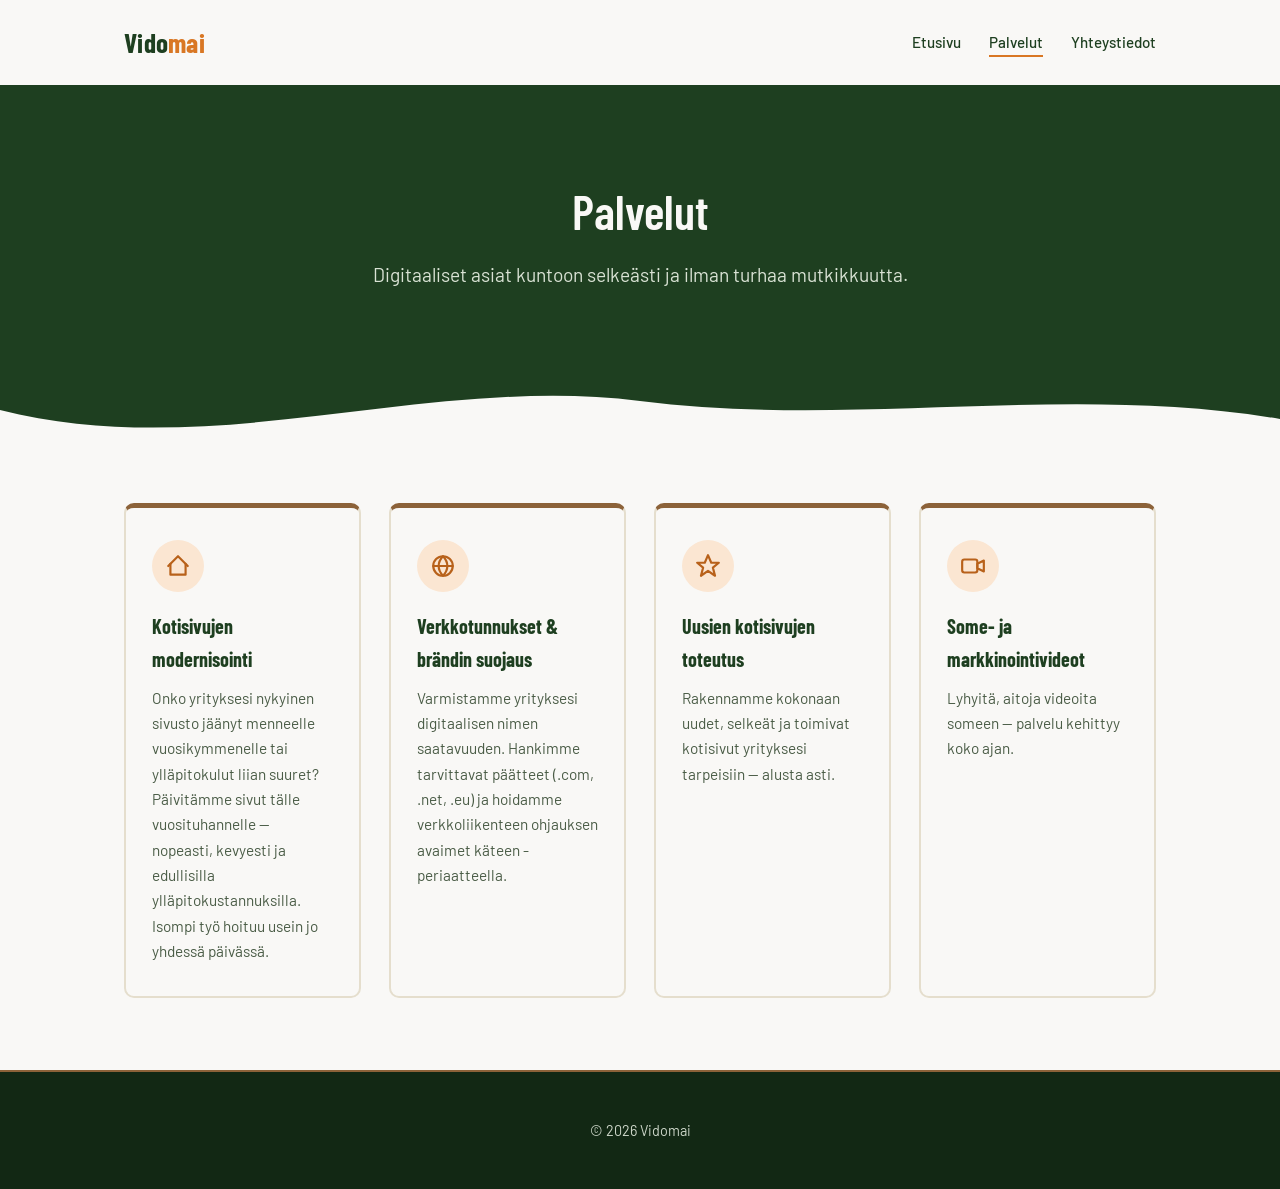
==== palvelut.html @ c8756962 "Alusta Vidomai-kotisivut: etusivu, palvelut- ja yhteystiedot-sivut Luonnonteeman mukainen staattinen" ====
<!DOCTYPE html>
<html lang="fi">
<head>
  <meta charset="UTF-8">
  <meta name="viewport" content="width=device-width, initial-scale=1.0">
  <title>Palvelut — Vidomai</title>
  <meta name="description" content="Vidomain palvelut: kotisivujen modernisointi, verkkotunnukset, uusien sivujen toteutus ja some-videot.">
  <link rel="stylesheet" href="css/style.css">
</head>
<body>

  <header class="site-header">
    <div class="container">
      <a href="index.html" class="logo">Vido<span>mai</span></a>
      <nav class="main-nav" aria-label="Päävalikko">
        <ul>
          <li><a href="index.html">Etusivu</a></li>
          <li><a href="palvelut.html" aria-current="page">Palvelut</a></li>
          <li><a href="yhteystiedot.html">Yhteystiedot</a></li>
        </ul>
      </nav>
    </div>
  </header>

  <main>

    <section class="hero">
      <div class="container">
        <h1>Palvelut</h1>
        <p>
          Digitaaliset asiat kuntoon selkeästi ja ilman turhaa mutkikkuutta.
        </p>
      </div>
      <div class="wave-bottom" aria-hidden="true">
        <svg viewBox="0 0 1440 100" preserveAspectRatio="none">
          <path d="M0,40 C240,100 480,0 720,30 C960,60 1200,10 1440,50 L1440,100 L0,100 Z" fill="#f9f8f6"/>
        </svg>
      </div>
    </section>

    <section class="services">
      <div class="container">
        <div class="service-grid">
          <div class="service-card">
            <div class="service-icon">
              <svg viewBox="0 0 24 24" fill="none" stroke-width="2" stroke-linecap="round" stroke-linejoin="round"><path d="M3 12l9-9 9 9"/><path d="M5 10v10h14V10"/></svg>
            </div>
            <h3>Kotisivujen modernisointi</h3>
            <p>
              Onko yrityksesi nykyinen sivusto jäänyt menneelle vuosikymmenelle
              tai ylläpitokulut liian suuret? Päivitämme sivut tälle
              vuosituhannelle — nopeasti, kevyesti ja edullisilla
              ylläpitokustannuksilla. Isompi työ hoituu usein jo yhdessä
              päivässä.
            </p>
          </div>
          <div class="service-card">
            <div class="service-icon">
              <svg viewBox="0 0 24 24" fill="none" stroke-width="2" stroke-linecap="round" stroke-linejoin="round"><circle cx="12" cy="12" r="9"/><path d="M3 12h18M12 3c2.5 2.6 4 6 4 9s-1.5 6.4-4 9c-2.5-2.6-4-6-4-9s1.5-6.4 4-9z"/></svg>
            </div>
            <h3>Verkkotunnukset &amp; brändin suojaus</h3>
            <p>
              Varmistamme yrityksesi digitaalisen nimen saatavuuden. Hankimme
              tarvittavat päätteet (.com, .net, .eu) ja hoidamme
              verkkoliikenteen ohjauksen avaimet käteen -periaatteella.
            </p>
          </div>
          <div class="service-card">
            <div class="service-icon">
              <svg viewBox="0 0 24 24" fill="none" stroke-width="2" stroke-linecap="round" stroke-linejoin="round"><path d="M12 2l3 7h7l-5.5 4.5L18.5 21 12 16.5 5.5 21l2-7.5L2 9h7z"/></svg>
            </div>
            <h3>Uusien kotisivujen toteutus</h3>
            <p>
              Rakennamme kokonaan uudet, selkeät ja toimivat kotisivut
              yrityksesi tarpeisiin — alusta asti.
            </p>
          </div>
          <div class="service-card">
            <div class="service-icon">
              <svg viewBox="0 0 24 24" fill="none" stroke-width="2" stroke-linecap="round" stroke-linejoin="round"><rect x="2" y="6" width="14" height="12" rx="2"/><path d="M16 10l6-3v10l-6-3z"/></svg>
            </div>
            <h3>Some- ja markkinointivideot</h3>
            <p>
              Lyhyitä, aitoja videoita someen — palvelu kehittyy koko ajan.
            </p>
          </div>
        </div>
      </div>
    </section>

  </main>

  <footer class="site-footer">
    <div class="container">
      <p>&copy; <span id="year"></span> Vidomai</p>
    </div>
  </footer>

  <script>
    document.getElementById('year').textContent = new Date().getFullYear();
  </script>

</body>
</html>
---- css/style.css ----
/* Vidomai.fi — tyylit v2
   Ilme: metsänvihreä, puunruskea, ruskan oranssi, luonnonvalkoinen — rohkea, näkyvä luontoteema */

/* ── FONTIT – Paikalliset (samat kuin promego.fi, ei verkkoyhteyttä tarvita) ── */
@font-face {
  font-display: swap;
  font-family: 'Barlow';
  font-style: normal;
  font-weight: 300;
  src: url('../fonts/barlow-v13-latin-300.woff2') format('woff2');
}
@font-face {
  font-display: swap;
  font-family: 'Barlow';
  font-style: normal;
  font-weight: 400;
  src: url('../fonts/barlow-v13-latin-regular.woff2') format('woff2');
}
@font-face {
  font-display: swap;
  font-family: 'Barlow';
  font-style: normal;
  font-weight: 500;
  src: url('../fonts/barlow-v13-latin-500.woff2') format('woff2');
}
@font-face {
  font-display: swap;
  font-family: 'Barlow';
  font-style: normal;
  font-weight: 600;
  src: url('../fonts/barlow-v13-latin-600.woff2') format('woff2');
}
@font-face {
  font-display: swap;
  font-family: 'Barlow Condensed';
  font-style: normal;
  font-weight: 400;
  src: url('../fonts/barlow-condensed-v13-latin-regular.woff2') format('woff2');
}
@font-face {
  font-display: swap;
  font-family: 'Barlow Condensed';
  font-style: normal;
  font-weight: 600;
  src: url('../fonts/barlow-condensed-v13-latin-600.woff2') format('woff2');
}
@font-face {
  font-display: swap;
  font-family: 'Barlow Condensed';
  font-style: normal;
  font-weight: 700;
  src: url('../fonts/barlow-condensed-v13-latin-700.woff2') format('woff2');
}
@font-face {
  font-display: swap;
  font-family: 'Barlow Condensed';
  font-style: normal;
  font-weight: 800;
  src: url('../fonts/barlow-condensed-v13-latin-800.woff2') format('woff2');
}

:root {
  --forest: #1e3f20;
  --forest-dark: #122814;
  --wood: #8c6239;
  --wood-dark: #6e4d2c;
  --autumn: #d97724;
  --autumn-dark: #b8611a;
  --natural-white: #f9f8f6;

  --text-on-light: #1e3f20;
  --text-muted-on-light: #4a5c46;

  --font-heading: "Barlow Condensed", "Arial Narrow", Arial, sans-serif;
  --font-body: "Barlow", -apple-system, BlinkMacSystemFont, "Segoe UI", Helvetica, Arial, sans-serif;

  --max-width: 1080px;
}

* {
  box-sizing: border-box;
}

html {
  scroll-behavior: smooth;
}

body {
  margin: 0;
  background: var(--natural-white);
  color: var(--text-on-light);
  font-family: var(--font-body);
  line-height: 1.65;
}

img {
  max-width: 100%;
  display: block;
}

a {
  color: inherit;
}

.container {
  max-width: var(--max-width);
  margin: 0 auto;
  padding: 0 24px;
}

/* Header */
.site-header {
  background: var(--natural-white);
  border-bottom: 3px solid var(--forest);
}

.site-header .container {
  display: flex;
  align-items: center;
  justify-content: space-between;
  flex-wrap: wrap;
  gap: 12px;
  padding-top: 20px;
  padding-bottom: 20px;
}

.logo {
  font-family: var(--font-heading);
  font-size: 1.7rem;
  font-weight: 700;
  color: var(--forest);
  text-decoration: none;
  letter-spacing: 0.01em;
}

.logo span {
  color: var(--autumn);
}

.main-nav ul {
  list-style: none;
  display: flex;
  flex-wrap: wrap;
  gap: 28px;
  margin: 0;
  padding: 0;
}

.main-nav a {
  text-decoration: none;
  color: var(--forest);
  font-weight: 500;
  font-size: 0.95rem;
  padding-bottom: 4px;
  border-bottom: 2px solid transparent;
}

.main-nav a:hover,
.main-nav a[aria-current="page"] {
  border-bottom-color: var(--autumn);
}

/* Hero */
.hero {
  position: relative;
  background: var(--forest);
  color: var(--natural-white);
  padding: 96px 0 140px;
  text-align: center;
  overflow: hidden;
}

.hero h1 {
  font-family: var(--font-heading);
  font-size: 3rem;
  line-height: 1.15;
  margin: 0 0 20px;
  font-weight: 600;
}

.hero h1 em {
  font-style: normal;
  color: var(--autumn);
}

.hero p {
  color: #d9e2d4;
  font-size: 1.2rem;
  max-width: 600px;
  margin: 0 auto 32px;
}

.wave-bottom {
  position: absolute;
  bottom: -1px;
  left: 0;
  width: 100%;
  line-height: 0;
}

.wave-bottom svg {
  width: 100%;
  height: 90px;
  display: block;
}

/* Buttons */
.button {
  display: inline-block;
  padding: 14px 32px;
  background: var(--autumn);
  color: var(--forest-dark);
  text-decoration: none;
  border-radius: 999px;
  font-size: 1.05rem;
  font-weight: 700;
  transition: background 0.2s ease, transform 0.2s ease;
}

.button:hover {
  background: var(--autumn-dark);
  transform: translateY(-2px);
}

.button-outline {
  display: inline-block;
  padding: 13px 30px;
  border: 2px solid var(--forest);
  color: var(--forest);
  text-decoration: none;
  border-radius: 999px;
  font-size: 1.05rem;
  font-weight: 600;
}

.button-outline:hover {
  background: var(--forest);
  color: var(--natural-white);
}

/* Sections */
section {
  padding: 72px 0;
}

section.services {
  background: var(--natural-white);
  padding-top: 40px;
}

.eyebrow {
  display: block;
  text-align: center;
  color: var(--wood);
  font-weight: 700;
  letter-spacing: 0.14em;
  text-transform: uppercase;
  font-size: 0.8rem;
  margin-bottom: 10px;
}

h2 {
  font-family: var(--font-heading);
  font-size: 2.1rem;
  margin: 0 0 40px;
  text-align: center;
  color: var(--forest);
}

/* Service cards */
.service-grid {
  display: grid;
  grid-template-columns: repeat(auto-fit, minmax(230px, 1fr));
  gap: 28px;
}

.service-card {
  background: var(--natural-white);
  border: 2px solid #e5decd;
  border-top: 5px solid var(--wood);
  border-radius: 10px;
  padding: 32px 26px;
}

.service-icon {
  width: 52px;
  height: 52px;
  border-radius: 50%;
  background: #fbe6d2;
  display: flex;
  align-items: center;
  justify-content: center;
  margin-bottom: 18px;
}

.service-icon svg {
  width: 26px;
  height: 26px;
  stroke: var(--autumn-dark);
}

.service-card h3 {
  font-family: var(--font-heading);
  font-size: 1.25rem;
  margin: 0 0 10px;
  color: var(--forest);
}

.service-card p {
  color: var(--text-muted-on-light);
  margin: 0;
  font-size: 0.96rem;
}

/* Feature rows (etusivun palveluesittely, teksti + kuva vuorotellen) */
.feature-row {
  display: flex;
  align-items: center;
  gap: 56px;
  padding: 56px 0;
  border-bottom: 1px solid #e5decd;
}

.feature-row:last-child {
  border-bottom: none;
}

.feature-row.reverse {
  flex-direction: row-reverse;
}

.feature-text,
.feature-media {
  flex: 1 1 0;
  min-width: 0;
}

.feature-text .eyebrow {
  text-align: left;
  margin-bottom: 8px;
}

.feature-text h3 {
  font-family: var(--font-heading);
  font-size: 1.9rem;
  color: var(--forest);
  margin: 0 0 14px;
}

.feature-text p {
  color: var(--text-muted-on-light);
  font-size: 1.02rem;
  margin: 0 0 18px;
}

.feature-text .link-arrow {
  display: inline-block;
  color: var(--wood-dark);
  font-weight: 600;
  text-decoration: none;
  border-bottom: 2px solid var(--autumn);
  padding-bottom: 2px;
}

.feature-text .link-arrow:hover {
  color: var(--autumn-dark);
}

/* Placeholder-kuvat: korvataan oikeilla valokuvilla/videoilla kun materiaalia on.
   Padding jättää gradientin näkyviin kehykseksi kuvan ympärille, kuva ei täytä koko laatikkoa. */
.media-placeholder {
  aspect-ratio: 4 / 3;
  border-radius: 16px;
  background: linear-gradient(155deg, var(--forest) 0%, var(--wood) 100%);
  padding: 16px;
  display: flex;
  align-items: center;
  justify-content: center;
}

.media-placeholder svg {
  width: 34%;
  height: 34%;
  stroke: var(--natural-white);
  opacity: 0.85;
}

.media-placeholder img {
  width: 100%;
  height: 100%;
  object-fit: cover;
  border-radius: 8px;
  display: block;
}

/* Video-osio */
.video-showcase-row .feature-text {
  flex-basis: 100%;
  text-align: center;
}

.video-showcase-row .feature-text p {
  max-width: 520px;
  margin-left: auto;
  margin-right: auto;
}

.video-grid {
  display: grid;
  grid-template-columns: repeat(3, 1fr);
  gap: 20px;
  max-width: 640px;
  margin: 32px auto 0;
}

.video-tile {
  position: relative;
  aspect-ratio: 9 / 16;
  border-radius: 12px;
  background: linear-gradient(165deg, var(--wood) 0%, var(--forest) 100%);
  padding: 10px;
}

.video-tile img,
.video-tile video {
  width: 100%;
  height: 100%;
  object-fit: cover;
  border-radius: 6px;
  display: block;
}

.video-tile .play-icon {
  position: absolute;
  top: 50%;
  left: 50%;
  transform: translate(-50%, -50%);
  width: 44px;
  height: 44px;
  border-radius: 50%;
  background: var(--natural-white);
  display: flex;
  align-items: center;
  justify-content: center;
}

.video-tile .play-icon svg {
  width: 16px;
  height: 16px;
  fill: var(--autumn-dark);
  margin-left: 2px;
}

@media (max-width: 700px) {
  .feature-row,
  .feature-row.reverse {
    flex-direction: column;
    gap: 24px;
    padding: 40px 0;
  }

  .feature-media {
    width: 100%;
  }
}

/* Contact */
.contact-section {
  text-align: center;
}

.contact-list {
  list-style: none;
  padding: 0;
  margin: 0 0 36px;
  display: flex;
  flex-direction: column;
  gap: 14px;
  font-size: 1.15rem;
}

.contact-list a {
  color: var(--forest);
  font-weight: 600;
  text-decoration: underline;
  text-decoration-color: var(--autumn);
  text-underline-offset: 4px;
}

/* Quote / why section */
.quote-section {
  background: var(--wood);
  color: var(--natural-white);
  position: relative;
}

.quote-section h2 {
  color: var(--natural-white);
  margin-bottom: 24px;
}

.quote-section blockquote {
  max-width: 680px;
  margin: 0 auto;
  text-align: center;
  font-family: var(--font-heading);
  font-size: 1.4rem;
  line-height: 1.5;
  font-weight: 600;
}

.quote-mark {
  font-family: var(--font-heading);
  font-size: 4rem;
  color: var(--autumn);
  display: block;
  line-height: 1;
  margin-bottom: 8px;
}

/* Values */
.values-section {
  background: var(--forest-dark);
  color: var(--natural-white);
}

.values-list {
  display: flex;
  justify-content: center;
  gap: 0;
  flex-wrap: wrap;
  list-style: none;
  padding: 0;
  margin: 0;
  text-align: center;
}

.values-list li {
  font-family: var(--font-heading);
  font-size: 1.4rem;
  font-weight: 600;
  padding: 0 32px;
  border-right: 2px solid var(--autumn);
}

.values-list li:last-child {
  border-right: none;
}

/* Footer */
.site-footer {
  background: var(--forest-dark);
  border-top: 2px solid var(--wood);
  padding: 32px 0;
  text-align: center;
  color: #cdd6c9;
  font-size: 0.9rem;
}

.site-footer a {
  color: var(--autumn);
  text-decoration: none;
}

@media (max-width: 700px) {
  .hero {
    padding: 72px 0 110px;
  }

  .hero h1 {
    font-size: 2.1rem;
  }

  .main-nav ul {
    gap: 16px;
  }

  .values-list li {
    border-right: none;
    padding: 6px 20px;
  }
}
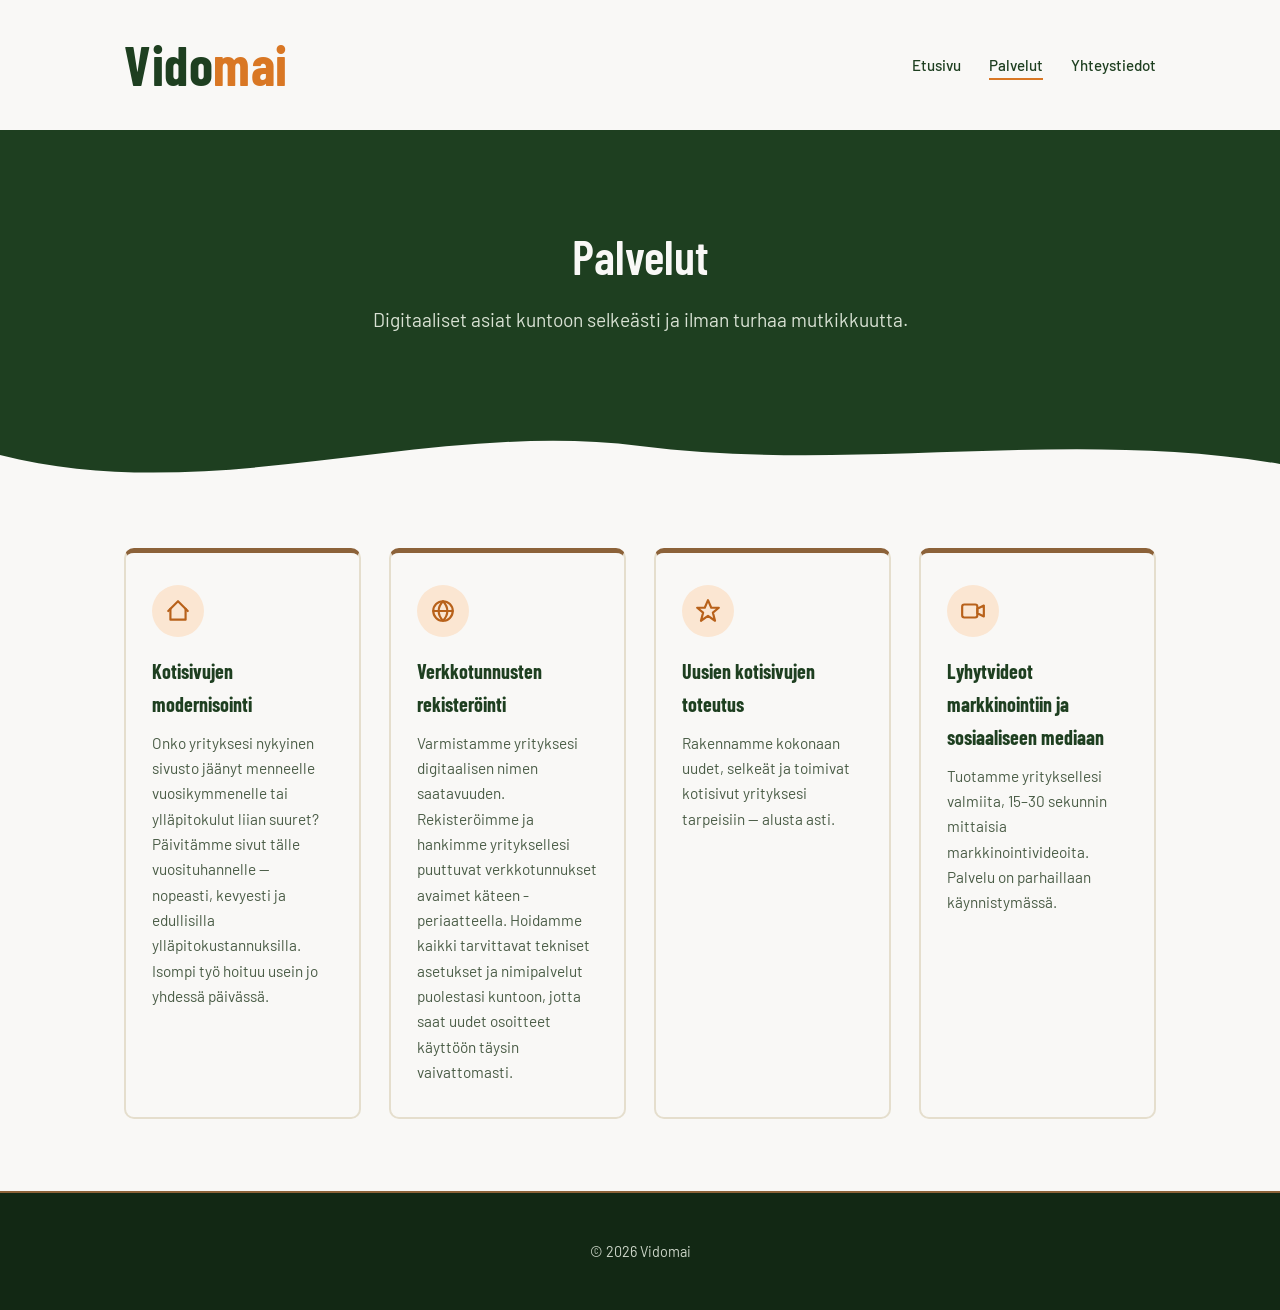
==== commit 87dfce0c: "Synkronoi palvelut-sivun tekstit vastaamaan etusivun päivityksiä Co-Authored-By: Claude Sonnet 5 <no" ====
--- a/palvelut.html
+++ b/palvelut.html
@@ -58,11 +58,14 @@
             <div class="service-icon">
               <svg viewBox="0 0 24 24" fill="none" stroke-width="2" stroke-linecap="round" stroke-linejoin="round"><circle cx="12" cy="12" r="9"/><path d="M3 12h18M12 3c2.5 2.6 4 6 4 9s-1.5 6.4-4 9c-2.5-2.6-4-6-4-9s1.5-6.4 4-9z"/></svg>
             </div>
-            <h3>Verkkotunnukset &amp; brändin suojaus</h3>
+            <h3>Verkkotunnusten rekisteröinti</h3>
             <p>
-              Varmistamme yrityksesi digitaalisen nimen saatavuuden. Hankimme
-              tarvittavat päätteet (.com, .net, .eu) ja hoidamme
-              verkkoliikenteen ohjauksen avaimet käteen -periaatteella.
+              Varmistamme yrityksesi digitaalisen nimen saatavuuden.
+              Rekisteröimme ja hankimme yrityksellesi puuttuvat
+              verkkotunnukset avaimet käteen -periaatteella. Hoidamme kaikki
+              tarvittavat tekniset asetukset ja nimipalvelut puolestasi
+              kuntoon, jotta saat uudet osoitteet käyttöön täysin
+              vaivattomasti.
             </p>
           </div>
           <div class="service-card">
@@ -79,9 +82,10 @@
             <div class="service-icon">
               <svg viewBox="0 0 24 24" fill="none" stroke-width="2" stroke-linecap="round" stroke-linejoin="round"><rect x="2" y="6" width="14" height="12" rx="2"/><path d="M16 10l6-3v10l-6-3z"/></svg>
             </div>
-            <h3>Some- ja markkinointivideot</h3>
+            <h3>Lyhytvideot markkinointiin ja sosiaaliseen mediaan</h3>
             <p>
-              Lyhyitä, aitoja videoita someen — palvelu kehittyy koko ajan.
+              Tuotamme yrityksellesi valmiita, 15–30 sekunnin mittaisia
+              markkinointivideoita. Palvelu on parhaillaan käynnistymässä.
             </p>
           </div>
         </div>
--- a/css/style.css
+++ b/css/style.css
@@ -126,7 +126,7 @@
 
 .logo {
   font-family: var(--font-heading);
-  font-size: 1.7rem;
+  font-size: 3.4rem;
   font-weight: 700;
   color: var(--forest);
   text-decoration: none;
@@ -419,6 +419,22 @@
   border-radius: 12px;
   background: linear-gradient(165deg, var(--wood) 0%, var(--forest) 100%);
   padding: 10px;
+  overflow: hidden;
+}
+
+.video-tile .tile-watermark {
+  position: absolute;
+  top: 50%;
+  left: 50%;
+  transform: translate(-50%, -50%) rotate(-52deg);
+  color: rgba(249, 248, 246, 0.7);
+  font-family: var(--font-heading);
+  font-weight: 800;
+  font-size: 2.25rem;
+  text-transform: uppercase;
+  letter-spacing: 0.04em;
+  white-space: nowrap;
+  pointer-events: none;
 }
 
 .video-tile img,
@@ -464,27 +480,197 @@
   }
 }
 
-/* Contact */
-.contact-section {
-  text-align: center;
-}
-
-.contact-list {
-  list-style: none;
-  padding: 0;
-  margin: 0 0 36px;
+/* Yhteydenottolomake */
+.contact-layout {
+  display: grid;
+  grid-template-columns: 1.3fr 1fr;
+  gap: 48px;
+  align-items: start;
+}
+
+.form-section h2 {
+  text-align: left;
+  margin-bottom: 8px;
+}
+
+.form-section .intro {
+  color: var(--text-muted-on-light);
+  margin: 0 0 28px;
+}
+
+.form-grid {
+  display: grid;
+  grid-template-columns: 1fr 1fr;
+  gap: 20px;
+}
+
+.form-group.full {
+  grid-column: 1 / -1;
+}
+
+.form-group label {
+  display: block;
+  font-weight: 600;
+  font-size: 0.9rem;
+  color: var(--forest);
+  margin-bottom: 6px;
+}
+
+.form-group input,
+.form-group textarea {
+  width: 100%;
+  padding: 12px 14px;
+  border: 2px solid #e5decd;
+  border-radius: 8px;
+  font-family: var(--font-body);
+  font-size: 1rem;
+  color: var(--text-on-light);
+  background: var(--natural-white);
+}
+
+.form-group input:focus,
+.form-group textarea:focus {
+  outline: none;
+  border-color: var(--autumn);
+}
+
+.form-group textarea {
+  min-height: 140px;
+  resize: vertical;
+}
+
+.form-submit {
+  grid-column: 1 / -1;
+}
+
+.btn-submit {
+  display: inline-block;
+  padding: 14px 32px;
+  background: var(--autumn);
+  color: var(--forest-dark);
+  border: none;
+  border-radius: 999px;
+  font-size: 1.05rem;
+  font-weight: 700;
+  font-family: var(--font-body);
+  cursor: pointer;
+  transition: background 0.2s ease, transform 0.2s ease;
+}
+
+.btn-submit:hover:not(:disabled) {
+  background: var(--autumn-dark);
+  transform: translateY(-2px);
+}
+
+.btn-submit:disabled {
+  opacity: 0.6;
+  cursor: not-allowed;
+}
+
+.form-note {
+  font-size: 0.8rem;
+  color: var(--text-muted-on-light);
+  margin: 10px 0 0;
+}
+
+.success-msg {
+  display: none;
+  grid-column: 1 / -1;
+  background: #eaf1e6;
+  border: 1px solid var(--forest);
+  color: var(--forest-dark);
+  padding: 14px 18px;
+  border-radius: 8px;
+  font-weight: 600;
+}
+
+/* Yhteystietokortti */
+.contact-card {
+  border: 2px solid #e5decd;
+  border-radius: 14px;
+  overflow: hidden;
+  background: var(--natural-white);
+}
+
+.contact-card-header {
+  background: var(--forest);
+  color: var(--natural-white);
+  padding: 24px;
+}
+
+.contact-card-header h3 {
+  font-family: var(--font-heading);
+  font-size: 1.3rem;
+  margin: 0 0 6px;
+}
+
+.contact-card-header p {
+  margin: 0;
+  font-size: 0.85rem;
+  color: #d9e2d4;
+}
+
+.contact-card-body {
+  padding: 24px;
+}
+
+.contact-card-body .company-name {
+  font-family: var(--font-heading);
+  font-size: 1.2rem;
+  color: var(--forest);
+  margin-bottom: 18px;
+}
+
+.contact-items {
   display: flex;
   flex-direction: column;
-  gap: 14px;
-  font-size: 1.15rem;
-}
-
-.contact-list a {
+  gap: 16px;
+}
+
+.contact-item span {
+  display: block;
+  font-size: 0.72rem;
+  text-transform: uppercase;
+  letter-spacing: 0.06em;
+  color: var(--wood);
+  font-weight: 700;
+  margin-bottom: 2px;
+}
+
+.contact-item p {
+  margin: 0;
+  color: var(--text-on-light);
+  font-weight: 600;
+}
+
+.contact-item a {
   color: var(--forest);
   font-weight: 600;
   text-decoration: underline;
   text-decoration-color: var(--autumn);
-  text-underline-offset: 4px;
+  text-underline-offset: 3px;
+}
+
+.contact-card-footer {
+  padding: 16px 24px;
+  border-top: 1px solid #e5decd;
+  background: #f4f0e8;
+  font-size: 0.85rem;
+  color: var(--text-muted-on-light);
+}
+
+@media (max-width: 700px) {
+  .contact-layout {
+    grid-template-columns: 1fr;
+  }
+
+  .form-grid {
+    grid-template-columns: 1fr;
+  }
+
+  .form-group.full {
+    grid-column: auto;
+  }
 }
 
 /* Quote / why section */
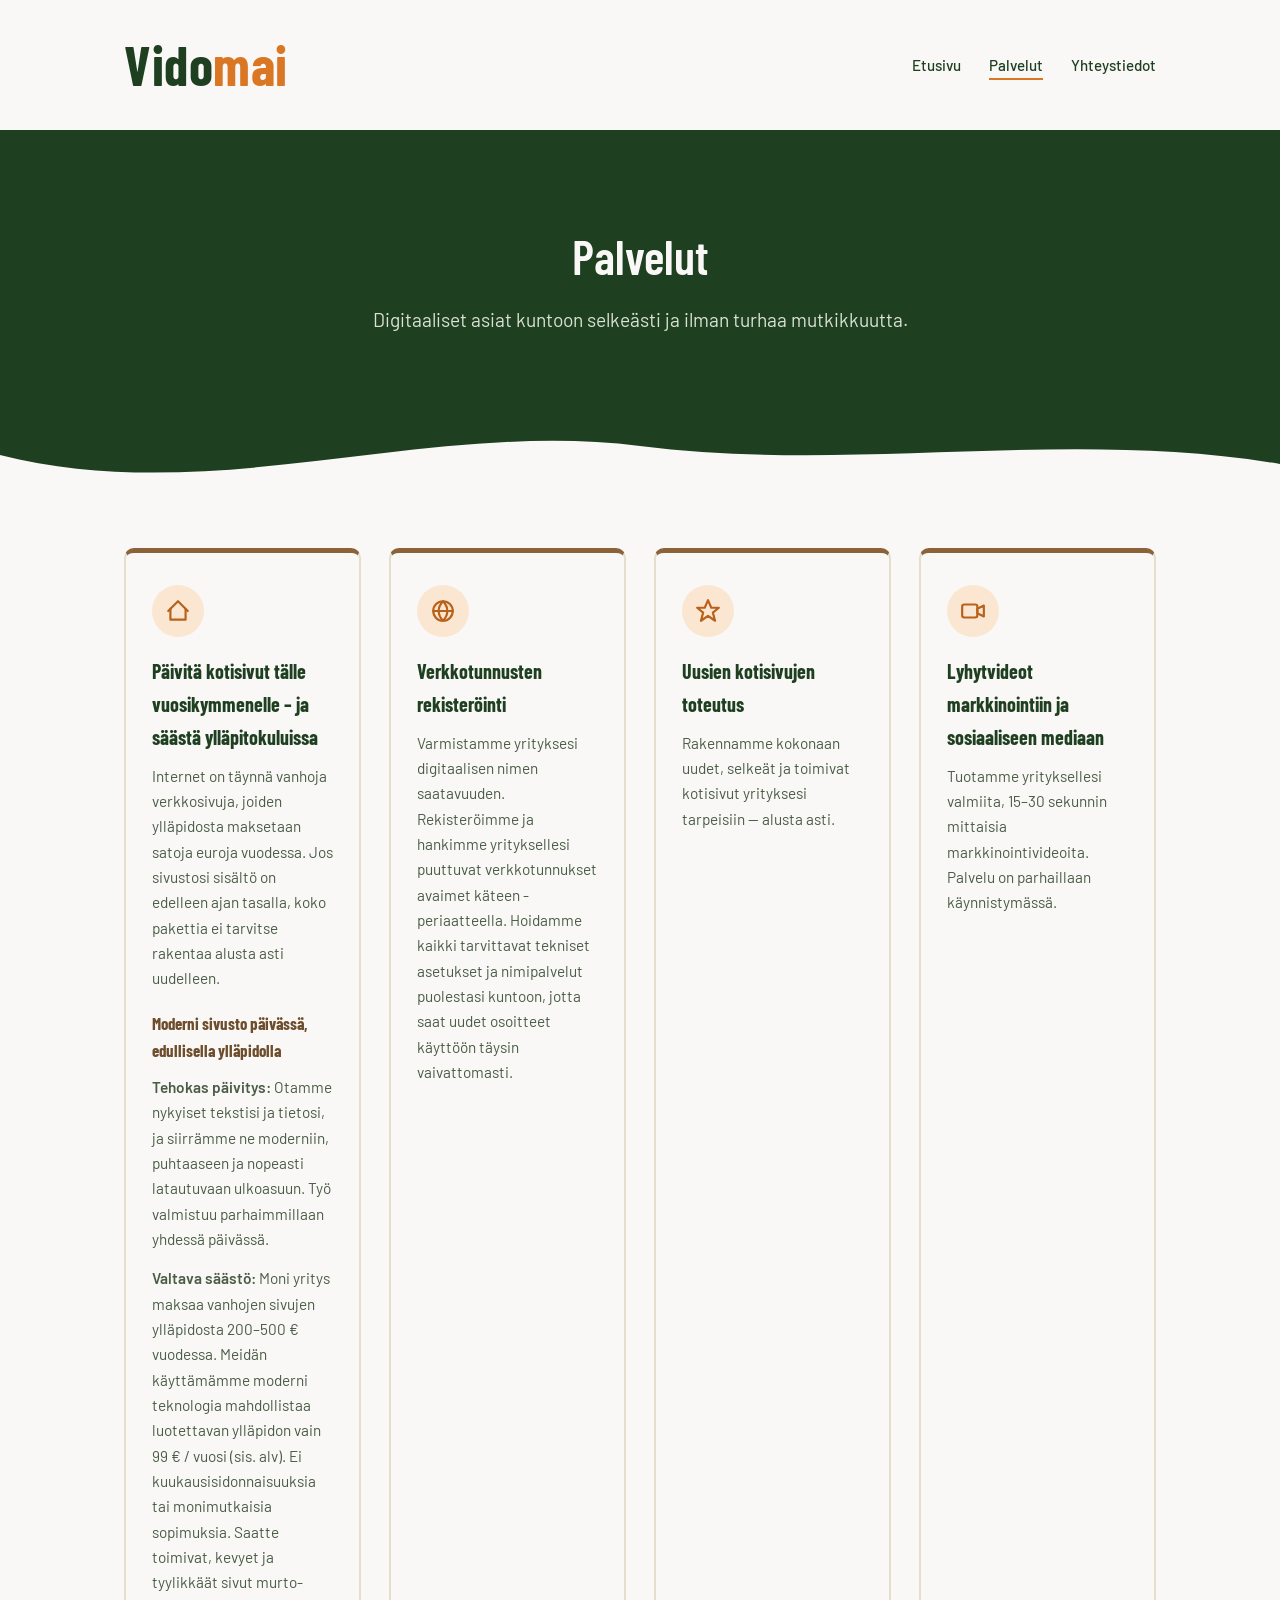
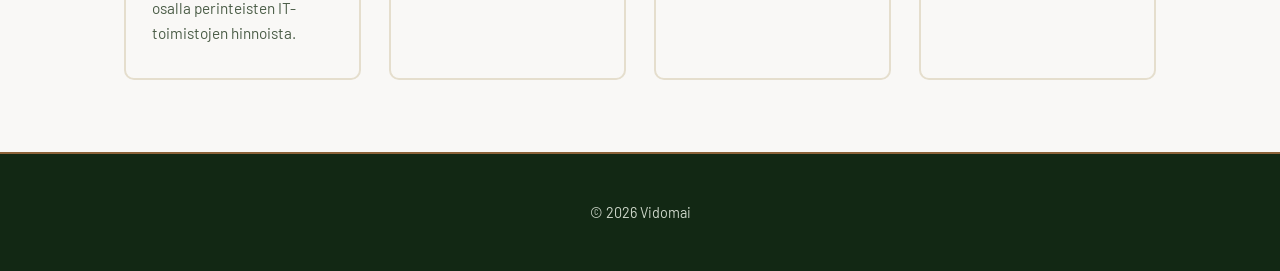
==== commit bd06e189: "Laajenna kotisivujen modernisointi -kortin tekstiä palvelut-sivulla Co-Authored-By: Claude Sonnet 5 " ====
--- a/palvelut.html
+++ b/palvelut.html
@@ -45,13 +45,27 @@
             <div class="service-icon">
               <svg viewBox="0 0 24 24" fill="none" stroke-width="2" stroke-linecap="round" stroke-linejoin="round"><path d="M3 12l9-9 9 9"/><path d="M5 10v10h14V10"/></svg>
             </div>
-            <h3>Kotisivujen modernisointi</h3>
+            <h3>Päivitä kotisivut tälle vuosikymmenelle – ja säästä ylläpitokuluissa</h3>
             <p>
-              Onko yrityksesi nykyinen sivusto jäänyt menneelle vuosikymmenelle
-              tai ylläpitokulut liian suuret? Päivitämme sivut tälle
-              vuosituhannelle — nopeasti, kevyesti ja edullisilla
-              ylläpitokustannuksilla. Isompi työ hoituu usein jo yhdessä
+              Internet on täynnä vanhoja verkkosivuja, joiden ylläpidosta
+              maksetaan satoja euroja vuodessa. Jos sivustosi sisältö on
+              edelleen ajan tasalla, koko pakettia ei tarvitse rakentaa
+              alusta asti uudelleen.
+            </p>
+            <h4>Moderni sivusto päivässä, edullisella ylläpidolla</h4>
+            <p>
+              <strong>Tehokas päivitys:</strong> Otamme nykyiset tekstisi ja
+              tietosi, ja siirrämme ne moderniin, puhtaaseen ja nopeasti
+              latautuvaan ulkoasuun. Työ valmistuu parhaimmillaan yhdessä
               päivässä.
+            </p>
+            <p>
+              <strong>Valtava säästö:</strong> Moni yritys maksaa vanhojen
+              sivujen ylläpidosta 200–500 € vuodessa. Meidän käyttämämme
+              moderni teknologia mahdollistaa luotettavan ylläpidon vain
+              99 € / vuosi (sis. alv). Ei kuukausisidonnaisuuksia tai
+              monimutkaisia sopimuksia. Saatte toimivat, kevyet ja tyylikkäät
+              sivut murto-osalla perinteisten IT-toimistojen hinnoista.
             </p>
           </div>
           <div class="service-card">
--- a/css/style.css
+++ b/css/style.css
@@ -308,8 +308,19 @@
 
 .service-card p {
   color: var(--text-muted-on-light);
-  margin: 0;
+  margin: 0 0 14px;
   font-size: 0.96rem;
+}
+
+.service-card p:last-child {
+  margin-bottom: 0;
+}
+
+.service-card h4 {
+  font-family: var(--font-heading);
+  font-size: 1.05rem;
+  color: var(--wood-dark);
+  margin: 18px 0 10px;
 }
 
 /* Feature rows (etusivun palveluesittely, teksti + kuva vuorotellen) */
@@ -702,6 +713,15 @@
   display: block;
   line-height: 1;
   margin-bottom: 8px;
+  text-align: center;
+}
+
+.quote-mark-end {
+  max-width: 680px;
+  margin: 0 auto;
+  text-align: left;
+  margin-bottom: 0;
+  margin-top: 0;
 }
 
 /* Values */
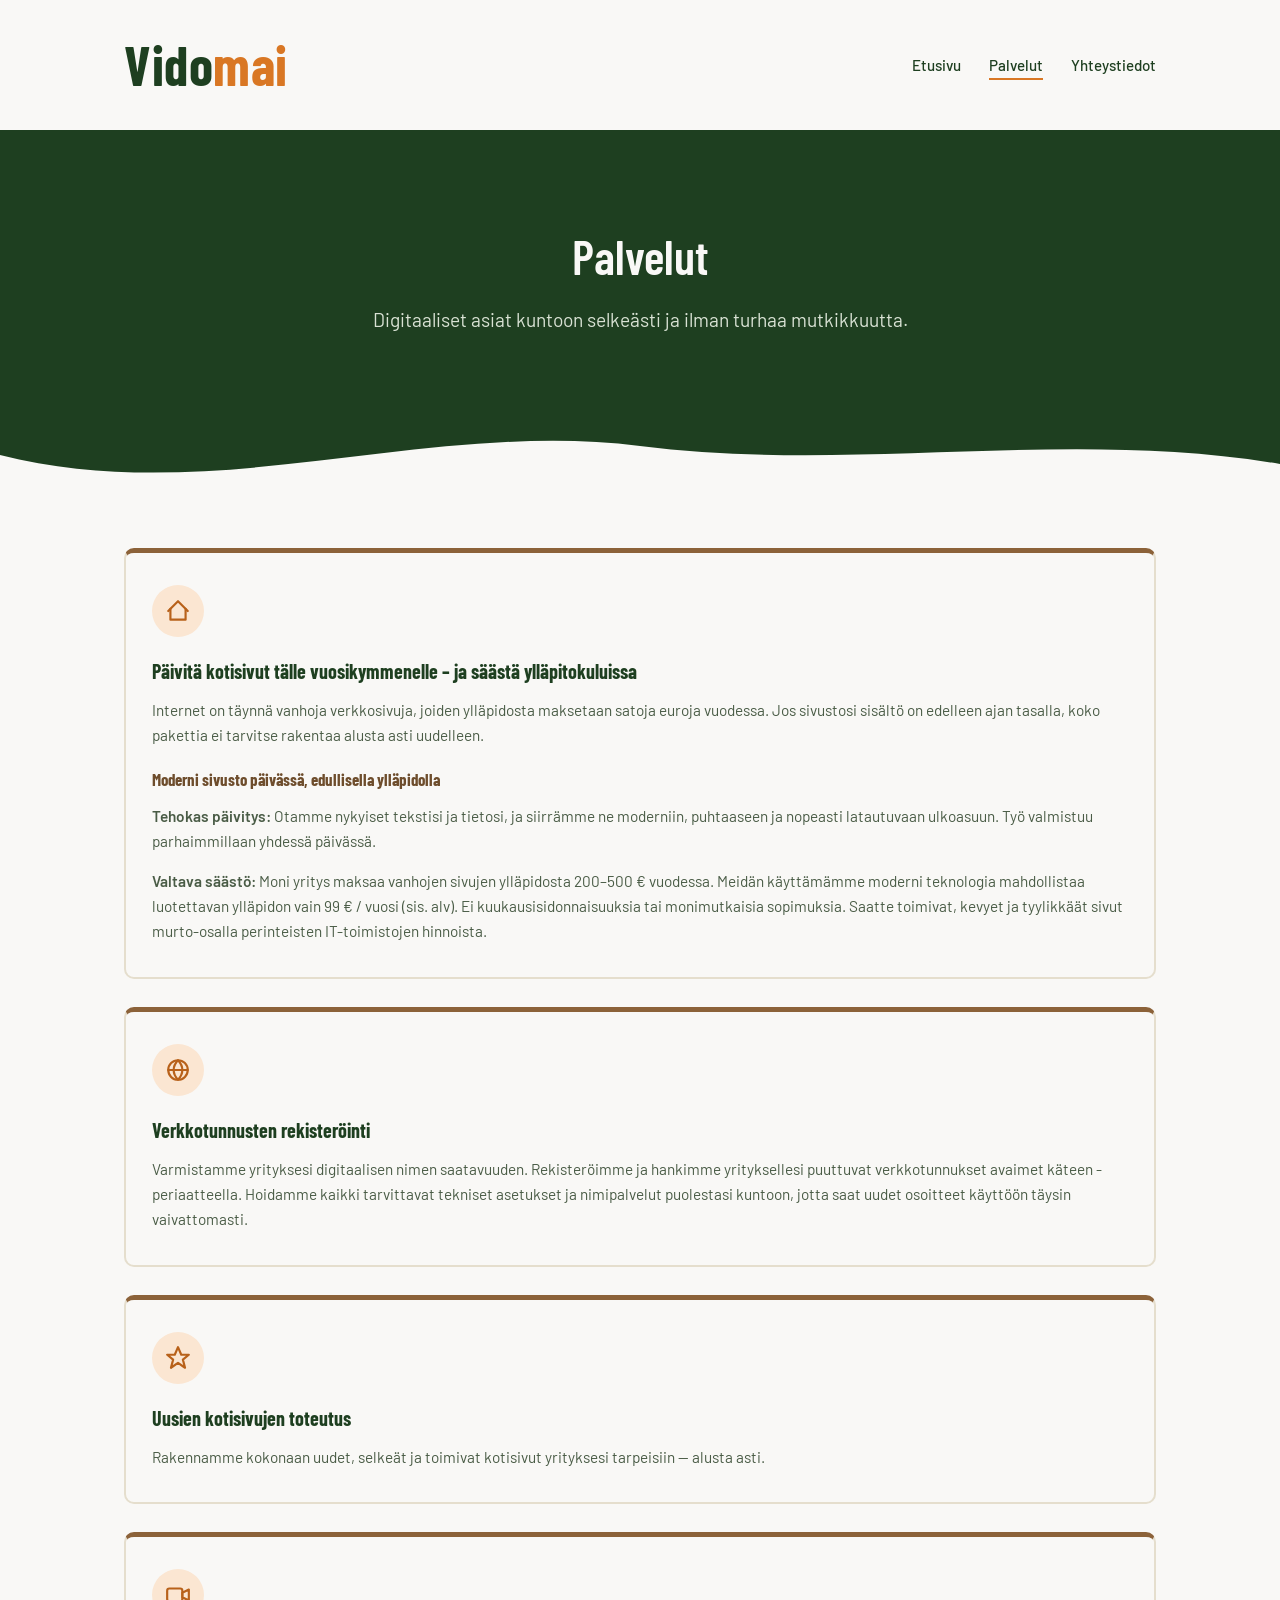
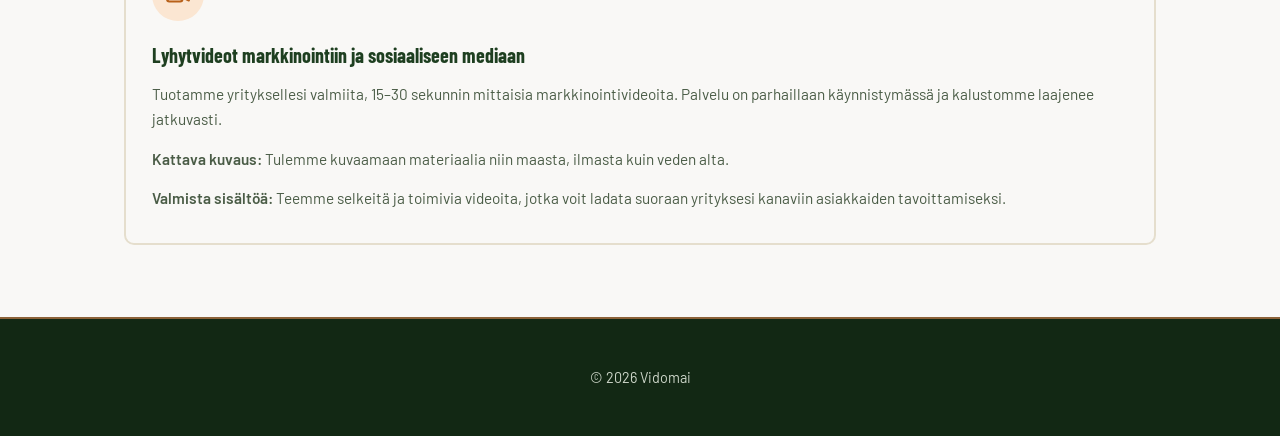
==== commit 6cc3adea: "Laajenna video-kortin tekstiä palvelut-sivulla Co-Authored-By: Claude Sonnet 5 <noreply@anthropic.co" ====
--- a/palvelut.html
+++ b/palvelut.html
@@ -99,7 +99,17 @@
             <h3>Lyhytvideot markkinointiin ja sosiaaliseen mediaan</h3>
             <p>
               Tuotamme yrityksellesi valmiita, 15–30 sekunnin mittaisia
-              markkinointivideoita. Palvelu on parhaillaan käynnistymässä.
+              markkinointivideoita. Palvelu on parhaillaan käynnistymässä ja
+              kalustomme laajenee jatkuvasti.
+            </p>
+            <p>
+              <strong>Kattava kuvaus:</strong> Tulemme kuvaamaan materiaalia
+              niin maasta, ilmasta kuin veden alta.
+            </p>
+            <p>
+              <strong>Valmista sisältöä:</strong> Teemme selkeitä ja toimivia
+              videoita, jotka voit ladata suoraan yrityksesi kanaviin
+              asiakkaiden tavoittamiseksi.
             </p>
           </div>
         </div>
--- a/css/style.css
+++ b/css/style.css
@@ -270,7 +270,7 @@
 /* Service cards */
 .service-grid {
   display: grid;
-  grid-template-columns: repeat(auto-fit, minmax(230px, 1fr));
+  grid-template-columns: 1fr;
   gap: 28px;
 }
 
